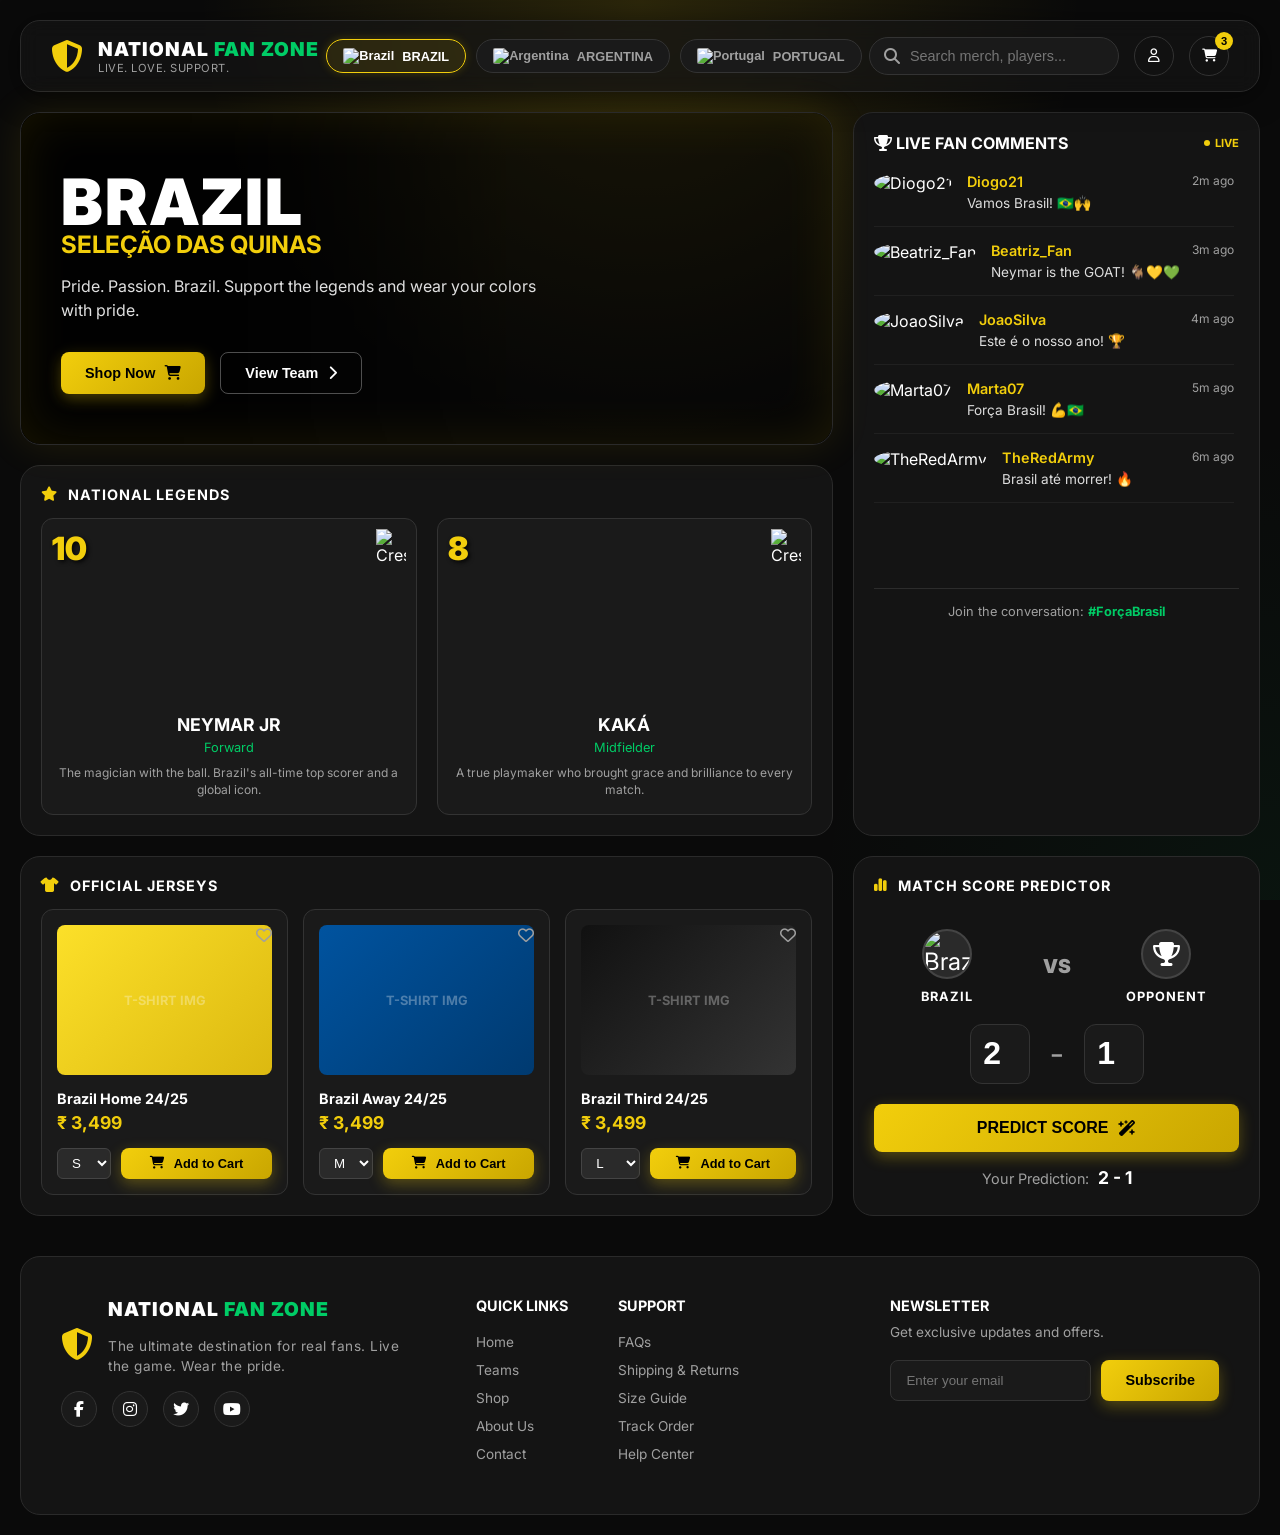
==== indexB.html @ 37b02d54 "added team switching" ====
<!DOCTYPE html>
<html lang="en">
<head>
    <meta charset="UTF-8">
    <meta name="viewport" content="width=device-width, initial-scale=1.0">
    <title>National Fan Zone - Brazil</title>
    <link rel="stylesheet" href="styleB.css">
    <link href="https://fonts.googleapis.com/css2?family=Inter:wght@400;500;700;900&display=swap" rel="stylesheet">
    <link rel="stylesheet" href="https://cdnjs.cloudflare.com/ajax/libs/font-awesome/6.4.0/css/all.min.css">
</head>
<body>
    <div class="app-container">
        <!-- Header -->
        <header class="header">
            <div class="logo">
                <i class="fa-solid fa-shield-halved"></i>
                <div class="logo-text">
                    <h1>NATIONAL <span>FAN ZONE</span></h1>
                    <p>LIVE. LOVE. SUPPORT.</p>
                </div>
            </div>
            
            <div class="country-toggles">
                <button class="country-btn active" onclick="window.location.href='indexB.html'"><img src="https://flagcdn.com/w20/br.png" alt="Brazil"> BRAZIL</button>
                <button class="country-btn" onclick="window.location.href='indexA.html'"><img src="https://flagcdn.com/w20/ar.png" alt="Argentina"> ARGENTINA</button>
                <button class="country-btn" onclick="window.location.href='indexP.html'"><img src="https://flagcdn.com/w20/pt.png" alt="Portugal"> PORTUGAL</button>
            </div>

            <div class="header-right">
                <div class="search-bar">
                    <input type="text" placeholder="Search merch, players...">
                    <i class="fa-solid fa-magnifying-glass"></i>
                </div>
                <div style="position: relative;">
                    <button class="icon-btn" id="user-btn"><i class="fa-regular fa-user"></i></button>
                    <div id="user-dropdown">
                        <p id="welcome-msg">Welcome!</p>
                        <button id="logout-btn" class="btn btn-outline btn-sm">Logout</button>
                    </div>
                </div>
                <button class="icon-btn cart-btn">
                    <i class="fa-solid fa-cart-shopping"></i>
                    <span class="badge">3</span>
                </button>
            </div>
        </header>

        <!-- Main Content -->
        <main class="main-grid">
            <!-- Left Banner -->
            <section class="banner-section">
                <div class="banner-content">
                    <h2>BRAZIL</h2>
                    <h3>SELEÇÃO DAS QUINAS</h3>
                    <p>Pride. Passion. Brazil. Support the legends and wear your colors with pride.</p>
                    <div class="banner-buttons">
                        <button class="btn btn-primary">Shop Now <i class="fa-solid fa-cart-shopping"></i></button>
                        <button class="btn btn-outline">View Team <i class="fa-solid fa-chevron-right"></i></button>
                    </div>
                </div>
            </section>

            <!-- Live Fan Comments -->
            <section class="comments-section">
                <div class="section-header">
                    <h4><i class="fa-solid fa-trophy"></i> LIVE FAN COMMENTS</h4>
                    <span class="live-indicator">LIVE</span>
                </div>
                <div class="comments-list">
                    <!-- Comment items will be populated by JS -->
                </div>
                <div class="comments-footer">
                    <p>Join the conversation: <span>#ForçaBrasil</span></p>
                </div>
            </section>

            <!-- National Legends -->
            <section class="legends-section">
                <h4><i class="fa-solid fa-star"></i> NATIONAL LEGENDS</h4>
                <div class="legends-grid">
                    <div class="legend-card">
                        <div class="legend-image" style="background-image: url('https://upload.wikimedia.org/wikipedia/commons/b/bb/Neymar_Jr._with_Al_Hilal%2C_3_October_2023_-_03_%28cropped%29.jpg')">
                            <span class="number">10</span>
                            <img class="crest" src="https://upload.wikimedia.org/wikipedia/en/thumb/c/cb/Confedera%C3%A7%C3%A3o_Brasileira_de_Futebol_logo.svg/1200px-Confedera%C3%A7%C3%A3o_Brasileira_de_Futebol_logo.svg.png" alt="Crest">
                        </div>
                        <div class="legend-info">
                            <h5>NEYMAR JR</h5>
                            <span class="position">Forward</span>
                            <p>The magician with the ball. Brazil's all-time top scorer and a global icon.</p>
                        </div>
                    </div>
                    <div class="legend-card">
                        <div class="legend-image" style="background-image: url('https://upload.wikimedia.org/wikipedia/commons/thumb/c/ca/Kak%C3%A1_2012.jpg/800px-Kak%C3%A1_2012.jpg')">
                            <span class="number">8</span>
                            <img class="crest" src="https://upload.wikimedia.org/wikipedia/en/thumb/c/cb/Confedera%C3%A7%C3%A3o_Brasileira_de_Futebol_logo.svg/1200px-Confedera%C3%A7%C3%A3o_Brasileira_de_Futebol_logo.svg.png" alt="Crest">
                        </div>
                        <div class="legend-info">
                            <h5>KAKÁ</h5>
                            <span class="position">Midfielder</span>
                            <p>A true playmaker who brought grace and brilliance to every match.</p>
                        </div>
                    </div>
                </div>
            </section>

            <!-- Official Jerseys -->
            <section class="jerseys-section">
                <h4><i class="fa-solid fa-shirt"></i> OFFICIAL JERSEYS</h4>
                <div class="jerseys-grid">
                    <div class="jersey-card">
                        <div class="favorite"><i class="fa-regular fa-heart"></i></div>
                        <div class="jersey-img-placeholder" style="background: linear-gradient(135deg, #fce029, #dcb910)"></div>
                        <div class="jersey-info">
                            <h5>Brazil Home 24/25</h5>
                            <span class="price">₹ 3,499</span>
                        </div>
                        <div class="jersey-actions">
                            <select><option>S</option><option>M</option><option>L</option></select>
                            <button class="btn btn-primary btn-sm"><i class="fa-solid fa-cart-shopping"></i> Add to Cart</button>
                        </div>
                    </div>
                    <div class="jersey-card">
                        <div class="favorite"><i class="fa-regular fa-heart"></i></div>
                        <div class="jersey-img-placeholder" style="background: linear-gradient(135deg, #00539f, #003a70)"></div>
                        <div class="jersey-info">
                            <h5>Brazil Away 24/25</h5>
                            <span class="price">₹ 3,499</span>
                        </div>
                        <div class="jersey-actions">
                            <select><option>M</option><option>L</option></select>
                            <button class="btn btn-primary btn-sm"><i class="fa-solid fa-cart-shopping"></i> Add to Cart</button>
                        </div>
                    </div>
                    <div class="jersey-card">
                        <div class="favorite"><i class="fa-regular fa-heart"></i></div>
                        <div class="jersey-img-placeholder" style="background: linear-gradient(135deg, #111, #333)"></div>
                        <div class="jersey-info">
                            <h5>Brazil Third 24/25</h5>
                            <span class="price">₹ 3,499</span>
                        </div>
                        <div class="jersey-actions">
                            <select><option>L</option><option>XL</option></select>
                            <button class="btn btn-primary btn-sm"><i class="fa-solid fa-cart-shopping"></i> Add to Cart</button>
                        </div>
                    </div>
                </div>
            </section>

            <!-- Match Score Predictor -->
            <section class="predictor-section">
                <h4><i class="fa-solid fa-chart-simple"></i> MATCH SCORE PREDICTOR</h4>
                <div class="predictor-teams">
                    <div class="team">
                        <img src="https://flagcdn.com/w40/br.png" alt="Brazil">
                        <span>BRAZIL</span>
                    </div>
                    <div class="vs">VS</div>
                    <div class="team">
                        <div class="trophy-icon"><i class="fa-solid fa-trophy"></i></div>
                        <span>OPPONENT</span>
                    </div>
                </div>
                <div class="score-inputs">
                    <input type="number" id="home-score" value="2" min="0">
                    <span class="dash">-</span>
                    <input type="number" id="away-score" value="1" min="0">
                </div>
                <button class="btn btn-primary btn-full" id="predict-btn">PREDICT SCORE <i class="fa-solid fa-wand-magic-sparkles"></i></button>
                <div class="prediction-result">Your Prediction: <span id="current-prediction">2 - 1</span></div>
            </section>
        </main>

        <!-- Footer -->
        <footer class="footer">
            <div class="footer-logo-section">
                <div class="logo">
                    <i class="fa-solid fa-shield-halved"></i>
                    <div class="logo-text">
                        <h1>NATIONAL <span>FAN ZONE</span></h1>
                        <p>The ultimate destination for real fans. Live the game. Wear the pride.</p>
                    </div>
                </div>
                <div class="socials">
                    <a href="#"><i class="fa-brands fa-facebook-f"></i></a>
                    <a href="#"><i class="fa-brands fa-instagram"></i></a>
                    <a href="#"><i class="fa-brands fa-twitter"></i></a>
                    <a href="#"><i class="fa-brands fa-youtube"></i></a>
                </div>
            </div>
            <div class="footer-links">
                <div class="link-col">
                    <h4>QUICK LINKS</h4>
                    <a href="#">Home</a>
                    <a href="#">Teams</a>
                    <a href="#">Shop</a>
                    <a href="#">About Us</a>
                    <a href="#">Contact</a>
                </div>
                <div class="link-col">
                    <h4>SUPPORT</h4>
                    <a href="#">FAQs</a>
                    <a href="#">Shipping & Returns</a>
                    <a href="#">Size Guide</a>
                    <a href="#">Track Order</a>
                    <a href="#">Help Center</a>
                </div>
            </div>
            <div class="footer-newsletter">
                <h4>NEWSLETTER</h4>
                <p>Get exclusive updates and offers.</p>
                <div class="newsletter-input">
                    <input type="email" placeholder="Enter your email">
                    <button class="btn btn-primary">Subscribe</button>
                </div>
            </div>
        </footer>
    </div>

    <!-- Auth Modal -->
    <div id="auth-modal" class="modal">
        <div class="modal-content">
            <span class="close-btn" id="close-modal">&times;</span>
            <h2 id="modal-title">Login</h2>
            <form id="auth-form">
                <input type="text" id="username" placeholder="Username" required>
                <input type="password" id="password" placeholder="Password" required>
                <button type="submit" class="btn btn-primary btn-full" style="margin-top: 10px;">Submit</button>
            </form>
            <p class="auth-switch"><span id="switch-text">Don't have an account?</span> <span id="switch-auth-mode">Sign up</span></p>
        </div>
    </div>

    <script src="scriptB.js"></script>
</body>
</html>
---- styleB.css ----
:root {
    --bg-dark: #0a0a0a;
    --card-bg: #141414;
    --card-border: #2a2a2a;
    --primary-red: #f2ce0c; /* Changed to Yellow */
    --primary-hover: #ffdf24;
    --text-main: #ffffff;
    --text-muted: #a0a0a0;
    --green-accent: #00cc66; /* Keep green */
    --glass-bg: rgba(20, 20, 20, 0.7);
}

* {
    margin: 0;
    padding: 0;
    box-sizing: border-box;
}

body {
    font-family: 'Inter', sans-serif;
    background-color: var(--bg-dark);
    color: var(--text-main);
    background-image: radial-gradient(circle at top, rgba(242, 206, 12, 0.15), transparent 40%),
                      radial-gradient(circle at bottom right, rgba(0, 204, 102, 0.05), transparent 30%);
    background-attachment: fixed;
    min-height: 100vh;
}

.app-container {
    max-width: 1400px;
    margin: 0 auto;
    padding: 20px;
}

/* Header */
.header {
    display: flex;
    justify-content: space-between;
    align-items: center;
    padding: 15px 30px;
    background: var(--glass-bg);
    backdrop-filter: blur(10px);
    border-radius: 20px;
    border: 1px solid var(--card-border);
    margin-bottom: 20px;
    box-shadow: 0 4px 30px rgba(0, 0, 0, 0.5);
}

.logo {
    display: flex;
    align-items: center;
    gap: 15px;
}

.logo i {
    font-size: 2rem;
    color: var(--primary-red);
}

.logo-text h1 {
    font-size: 1.2rem;
    font-weight: 900;
    letter-spacing: 1px;
}

.logo-text h1 span {
    color: var(--green-accent);
}

.logo-text p {
    font-size: 0.7rem;
    color: var(--text-muted);
    letter-spacing: 0.5px;
}

.country-toggles {
    display: flex;
    gap: 10px;
}

.country-btn {
    background: #1a1a1a;
    border: 1px solid #333;
    color: var(--text-muted);
    padding: 8px 16px;
    border-radius: 20px;
    display: flex;
    align-items: center;
    gap: 8px;
    font-size: 0.8rem;
    font-weight: 600;
    cursor: pointer;
    transition: all 0.3s ease;
}

.country-btn img {
    border-radius: 2px;
}

.country-btn:hover {
    background: #2a2a2a;
    color: white;
}

.country-btn.active {
    background: rgba(242, 206, 12, 0.1);
    border-color: var(--primary-red);
    color: white;
    box-shadow: 0 0 10px rgba(242, 206, 12, 0.2);
}

.header-right {
    display: flex;
    align-items: center;
    gap: 15px;
}

.search-bar {
    position: relative;
}

.search-bar input {
    background: #1a1a1a;
    border: 1px solid #333;
    border-radius: 20px;
    padding: 10px 15px 10px 40px;
    color: white;
    font-size: 0.9rem;
    width: 250px;
    transition: all 0.3s ease;
}

.search-bar input:focus {
    outline: none;
    border-color: var(--text-muted);
    width: 280px;
}

.search-bar i {
    position: absolute;
    left: 15px;
    top: 50%;
    transform: translateY(-50%);
    color: var(--text-muted);
}

.icon-btn {
    background: transparent;
    border: 1px solid #333;
    color: white;
    width: 40px;
    height: 40px;
    border-radius: 50%;
    display: flex;
    justify-content: center;
    align-items: center;
    cursor: pointer;
    transition: all 0.3s ease;
    position: relative;
}

.icon-btn:hover {
    background: #2a2a2a;
}

.badge {
    position: absolute;
    top: -5px;
    right: -5px;
    background: var(--primary-red);
    color: black;
    font-size: 0.7rem;
    font-weight: bold;
    width: 18px;
    height: 18px;
    border-radius: 50%;
    display: flex;
    justify-content: center;
    align-items: center;
}

/* Main Grid Layout */
.main-grid {
    display: grid;
    grid-template-columns: 2fr 1fr;
    grid-template-rows: auto auto auto;
    gap: 20px;
    grid-template-areas:
        "banner comments"
        "legends comments"
        "jerseys predictor";
}

/* Base Card Style */
.card-style {
    background: var(--card-bg);
    border-radius: 15px;
    border: 1px solid var(--card-border);
    padding: 20px;
    box-shadow: 0 10px 30px rgba(0, 0, 0, 0.5);
}

section > h4 {
    font-size: 0.9rem;
    margin-bottom: 15px;
    display: flex;
    align-items: center;
    gap: 10px;
    text-transform: uppercase;
    letter-spacing: 1px;
}

section > h4 i {
    color: var(--primary-red);
}

/* Banner Section */
.banner-section {
    grid-area: banner;
    background: linear-gradient(to right, rgba(0,0,0,0.9) 20%, rgba(0,0,0,0.4) 60%), url('https://upload.wikimedia.org/wikipedia/en/thumb/0/05/Flag_of_Brazil.svg/1200px-Flag_of_Brazil.svg.png') center/cover;
    border-radius: 20px;
    padding: 50px 40px;
    border: 1px solid var(--card-border);
    position: relative;
    overflow: hidden;
    box-shadow: 0 0 40px rgba(242, 206, 12, 0.1);
}

.banner-section::after {
    content: '';
    position: absolute;
    top: 0;
    left: 0;
    right: 0;
    bottom: 0;
    box-shadow: inset 0 0 50px rgba(242, 206, 12, 0.1);
    pointer-events: none;
    border-radius: 20px;
}

.banner-content {
    position: relative;
    z-index: 2;
    max-width: 500px;
}

.banner-content h2 {
    font-size: 4rem;
    font-weight: 900;
    letter-spacing: 2px;
    margin-bottom: -10px;
}

.banner-content h3 {
    font-size: 1.5rem;
    color: var(--primary-red);
    margin-bottom: 15px;
    font-weight: 700;
}

.banner-content p {
    color: #e0e0e0;
    margin-bottom: 30px;
    line-height: 1.5;
}

.banner-buttons {
    display: flex;
    gap: 15px;
}

.btn {
    padding: 12px 24px;
    border-radius: 8px;
    font-weight: 600;
    font-size: 0.9rem;
    cursor: pointer;
    display: inline-flex;
    align-items: center;
    gap: 10px;
    transition: all 0.3s ease;
    border: none;
}

.btn-primary {
    background: linear-gradient(135deg, var(--primary-red), #c9a600);
    color: black;
    box-shadow: 0 5px 15px rgba(242, 206, 12, 0.3);
}

.btn-primary:hover {
    background: linear-gradient(135deg, var(--primary-hover), var(--primary-red));
    box-shadow: 0 8px 20px rgba(242, 206, 12, 0.4);
    transform: translateY(-2px);
}

.btn-outline {
    background: transparent;
    border: 1px solid rgba(255, 255, 255, 0.3);
    color: white;
}

.btn-outline:hover {
    background: rgba(255, 255, 255, 0.1);
    border-color: white;
}

/* Comments Section */
.comments-section {
    grid-area: comments;
    background: var(--card-bg);
    border-radius: 20px;
    border: 1px solid var(--card-border);
    padding: 20px;
    display: flex;
    flex-direction: column;
}

.section-header {
    display: flex;
    justify-content: space-between;
    align-items: center;
    margin-bottom: 20px;
}

.live-indicator {
    color: var(--primary-red);
    font-size: 0.7rem;
    font-weight: 700;
    display: flex;
    align-items: center;
    gap: 5px;
}

.live-indicator::before {
    content: '';
    display: block;
    width: 6px;
    height: 6px;
    background: var(--primary-red);
    border-radius: 50%;
    animation: blink 1.5s infinite;
}

@keyframes blink {
    0% { opacity: 1; }
    50% { opacity: 0.3; }
    100% { opacity: 1; }
}

.comments-list {
    flex: 1;
    display: flex;
    flex-direction: column;
    gap: 15px;
    overflow-y: auto;
    max-height: 400px;
    padding-right: 5px;
}

.comment-item {
    display: flex;
    gap: 15px;
    padding-bottom: 15px;
    border-bottom: 1px solid rgba(255, 255, 255, 0.05);
}

.comment-avatar img {
    width: 40px;
    height: 40px;
    border-radius: 50%;
    object-fit: cover;
}

.comment-content {
    flex: 1;
}

.comment-top {
    display: flex;
    justify-content: space-between;
    margin-bottom: 5px;
}

.comment-author {
    font-weight: 600;
    font-size: 0.9rem;
    color: var(--primary-red);
}

.comment-time {
    font-size: 0.75rem;
    color: var(--text-muted);
}

.comment-text {
    font-size: 0.85rem;
    color: #ddd;
}

.comments-footer {
    margin-top: 15px;
    text-align: center;
    font-size: 0.8rem;
    color: var(--text-muted);
    padding-top: 15px;
    border-top: 1px solid rgba(255, 255, 255, 0.1);
}

.comments-footer span {
    color: var(--green-accent);
    font-weight: bold;
}

/* Legends Section */
.legends-section {
    grid-area: legends;
    background: var(--card-bg);
    border-radius: 20px;
    border: 1px solid var(--card-border);
    padding: 20px;
}

.legends-grid {
    display: grid;
    grid-template-columns: 1fr 1fr;
    gap: 20px;
}

.legend-card {
    background: #1a1a1a;
    border-radius: 12px;
    overflow: hidden;
    border: 1px solid #333;
    transition: transform 0.3s ease;
}

.legend-card:hover {
    transform: translateY(-5px);
    border-color: #555;
}

.legend-image {
    height: 180px;
    background-size: cover;
    background-position: top center;
    position: relative;
}

.legend-image::after {
    content: '';
    position: absolute;
    bottom: 0;
    left: 0;
    right: 0;
    height: 50%;
    background: linear-gradient(to top, #1a1a1a, transparent);
}

.legend-image .number {
    position: absolute;
    top: 10px;
    left: 10px;
    font-size: 2rem;
    font-weight: 900;
    color: var(--primary-red);
    text-shadow: 2px 2px 4px rgba(0,0,0,0.8);
    z-index: 2;
}

.legend-image .crest {
    position: absolute;
    top: 10px;
    right: 10px;
    width: 30px;
    z-index: 2;
}

.legend-info {
    padding: 15px;
    text-align: center;
}

.legend-info h5 {
    font-size: 1.1rem;
    margin-bottom: 5px;
}

.legend-info .position {
    display: block;
    font-size: 0.8rem;
    color: var(--green-accent);
    margin-bottom: 10px;
}

.legend-info p {
    font-size: 0.75rem;
    color: var(--text-muted);
    line-height: 1.4;
}

/* Jerseys Section */
.jerseys-section {
    grid-area: jerseys;
    background: var(--card-bg);
    border-radius: 20px;
    border: 1px solid var(--card-border);
    padding: 20px;
}

.jerseys-grid {
    display: grid;
    grid-template-columns: repeat(3, 1fr);
    gap: 15px;
}

.jersey-card {
    background: #1a1a1a;
    border-radius: 12px;
    padding: 15px;
    border: 1px solid #333;
    position: relative;
    transition: all 0.3s ease;
}

.jersey-card:hover {
    border-color: var(--primary-red);
    box-shadow: 0 5px 15px rgba(242, 206, 12, 0.1);
}

.favorite {
    position: absolute;
    top: 15px;
    right: 15px;
    color: var(--text-muted);
    cursor: pointer;
    z-index: 2;
}

.favorite:hover {
    color: white;
}

.jersey-img-placeholder {
    height: 150px;
    border-radius: 8px;
    margin-bottom: 15px;
    position: relative;
    overflow: hidden;
}

.jersey-img-placeholder::after {
    content: 'T-SHIRT IMG';
    position: absolute;
    top: 50%;
    left: 50%;
    transform: translate(-50%, -50%);
    color: rgba(255,255,255,0.3);
    font-size: 0.8rem;
    font-weight: bold;
}

.jersey-info h5 {
    font-size: 0.9rem;
    margin-bottom: 5px;
    white-space: nowrap;
    overflow: hidden;
    text-overflow: ellipsis;
}

.jersey-info .price {
    color: var(--primary-red);
    font-weight: 700;
    font-size: 1.1rem;
    display: block;
    margin-bottom: 15px;
}

.jersey-actions {
    display: flex;
    gap: 10px;
}

.jersey-actions select {
    background: #2a2a2a;
    color: white;
    border: 1px solid #444;
    border-radius: 6px;
    padding: 5px 10px;
    outline: none;
    cursor: pointer;
}

.btn-sm {
    padding: 8px 12px;
    font-size: 0.8rem;
    flex: 1;
    justify-content: center;
}

/* Predictor Section */
.predictor-section {
    grid-area: predictor;
    background: var(--card-bg);
    border-radius: 20px;
    border: 1px solid var(--card-border);
    padding: 20px;
    display: flex;
    flex-direction: column;
}

.predictor-teams {
    display: flex;
    justify-content: space-between;
    align-items: center;
    margin: 20px 0;
}

.team {
    display: flex;
    flex-direction: column;
    align-items: center;
    gap: 10px;
    width: 40%;
}

.team img, .trophy-icon {
    width: 50px;
    height: 50px;
    border-radius: 50%;
    object-fit: cover;
    background: #2a2a2a;
    display: flex;
    justify-content: center;
    align-items: center;
    font-size: 1.5rem;
    border: 2px solid #444;
}

.team span {
    font-size: 0.8rem;
    font-weight: bold;
    letter-spacing: 1px;
}

.vs {
    font-weight: 900;
    font-size: 1.2rem;
    color: var(--text-muted);
}

.score-inputs {
    display: flex;
    justify-content: center;
    align-items: center;
    gap: 20px;
    margin-bottom: 20px;
}

.score-inputs input {
    width: 60px;
    height: 60px;
    background: #1a1a1a;
    border: 1px solid #333;
    border-radius: 12px;
    color: white;
    font-size: 2rem;
    font-weight: 700;
    text-align: center;
}

.score-inputs input:focus {
    outline: none;
    border-color: var(--primary-red);
}

.score-inputs .dash {
    font-size: 2rem;
    color: var(--text-muted);
}

.btn-full {
    width: 100%;
    justify-content: center;
    margin-bottom: 15px;
    padding: 15px;
    font-size: 1rem;
}

.prediction-result {
    text-align: center;
    font-size: 0.9rem;
    color: var(--text-muted);
}

.prediction-result span {
    color: white;
    font-weight: bold;
    font-size: 1.1rem;
    margin-left: 5px;
}

/* Footer */
.footer {
    margin-top: 40px;
    background: var(--card-bg);
    border-radius: 20px;
    border: 1px solid var(--card-border);
    padding: 40px;
    display: grid;
    grid-template-columns: 2fr 2fr 1fr;
    gap: 40px;
}

.footer-logo-section p {
    font-size: 0.85rem;
    color: var(--text-muted);
    margin: 15px 0;
    line-height: 1.5;
    max-width: 300px;
}

.socials {
    display: flex;
    gap: 15px;
}

.socials a {
    width: 36px;
    height: 36px;
    background: #1a1a1a;
    border: 1px solid #333;
    border-radius: 50%;
    display: flex;
    justify-content: center;
    align-items: center;
    color: white;
    text-decoration: none;
    transition: all 0.3s ease;
}

.socials a:hover {
    background: var(--primary-red);
    border-color: var(--primary-red);
    color: black;
}

.footer-links {
    display: flex;
    gap: 50px;
}

.link-col h4 {
    font-size: 0.9rem;
    margin-bottom: 20px;
}

.link-col a {
    display: block;
    color: var(--text-muted);
    text-decoration: none;
    font-size: 0.85rem;
    margin-bottom: 12px;
    transition: color 0.3s ease;
}

.link-col a:hover {
    color: white;
}

.footer-newsletter h4 {
    font-size: 0.9rem;
    margin-bottom: 10px;
}

.footer-newsletter p {
    font-size: 0.85rem;
    color: var(--text-muted);
    margin-bottom: 20px;
}

.newsletter-input {
    display: flex;
    gap: 10px;
}

.newsletter-input input {
    background: #1a1a1a;
    border: 1px solid #333;
    padding: 12px 15px;
    border-radius: 8px;
    color: white;
    flex: 1;
}

.newsletter-input input:focus {
    outline: none;
    border-color: var(--primary-red);
}

/* Responsive adjustments */
@media (max-width: 1200px) {
    .main-grid {
        grid-template-columns: 1fr;
        grid-template-areas:
            "banner"
            "comments"
            "legends"
            "jerseys"
            "predictor";
    }
    
    .comments-list {
        max-height: 300px;
    }
    
    .footer {
        grid-template-columns: 1fr;
    }
}

/* Modal styles */
.modal {
    display: none;
    position: fixed;
    z-index: 100;
    left: 0;
    top: 0;
    width: 100%;
    height: 100%;
    background-color: rgba(0, 0, 0, 0.7);
    justify-content: center;
    align-items: center;
}

.modal-content {
    background: var(--card-bg);
    border: 1px solid var(--card-border);
    padding: 30px;
    border-radius: 15px;
    width: 350px;
    text-align: center;
    position: relative;
    box-shadow: 0 10px 30px rgba(0, 0, 0, 0.5);
}

.close-btn {
    position: absolute;
    top: 15px;
    right: 20px;
    color: var(--text-muted);
    font-size: 1.5rem;
    cursor: pointer;
}

.close-btn:hover {
    color: white;
}

#auth-form input {
    width: 100%;
    padding: 12px;
    margin: 10px 0;
    background: #1a1a1a;
    border: 1px solid #333;
    border-radius: 8px;
    color: white;
    box-sizing: border-box;
}

#auth-form input:focus {
    outline: none;
    border-color: var(--primary-red);
}

.auth-switch {
    margin-top: 15px;
    font-size: 0.8rem;
    color: var(--text-muted);
}

.auth-switch span#switch-auth-mode {
    color: var(--primary-red);
    cursor: pointer;
    font-weight: bold;
}

#user-dropdown {
    display: none;
    position: absolute;
    top: 60px;
    right: 0px;
    background: var(--card-bg);
    border: 1px solid var(--card-border);
    padding: 15px;
    border-radius: 10px;
    box-shadow: 0 5px 15px rgba(0, 0, 0, 0.5);
    z-index: 50;
    min-width: 150px;
    text-align: center;
}

#user-dropdown p {
    margin-bottom: 10px;
    font-size: 0.9rem;
    font-weight: bold;
}

#user-dropdown button {
    width: 100%;
}
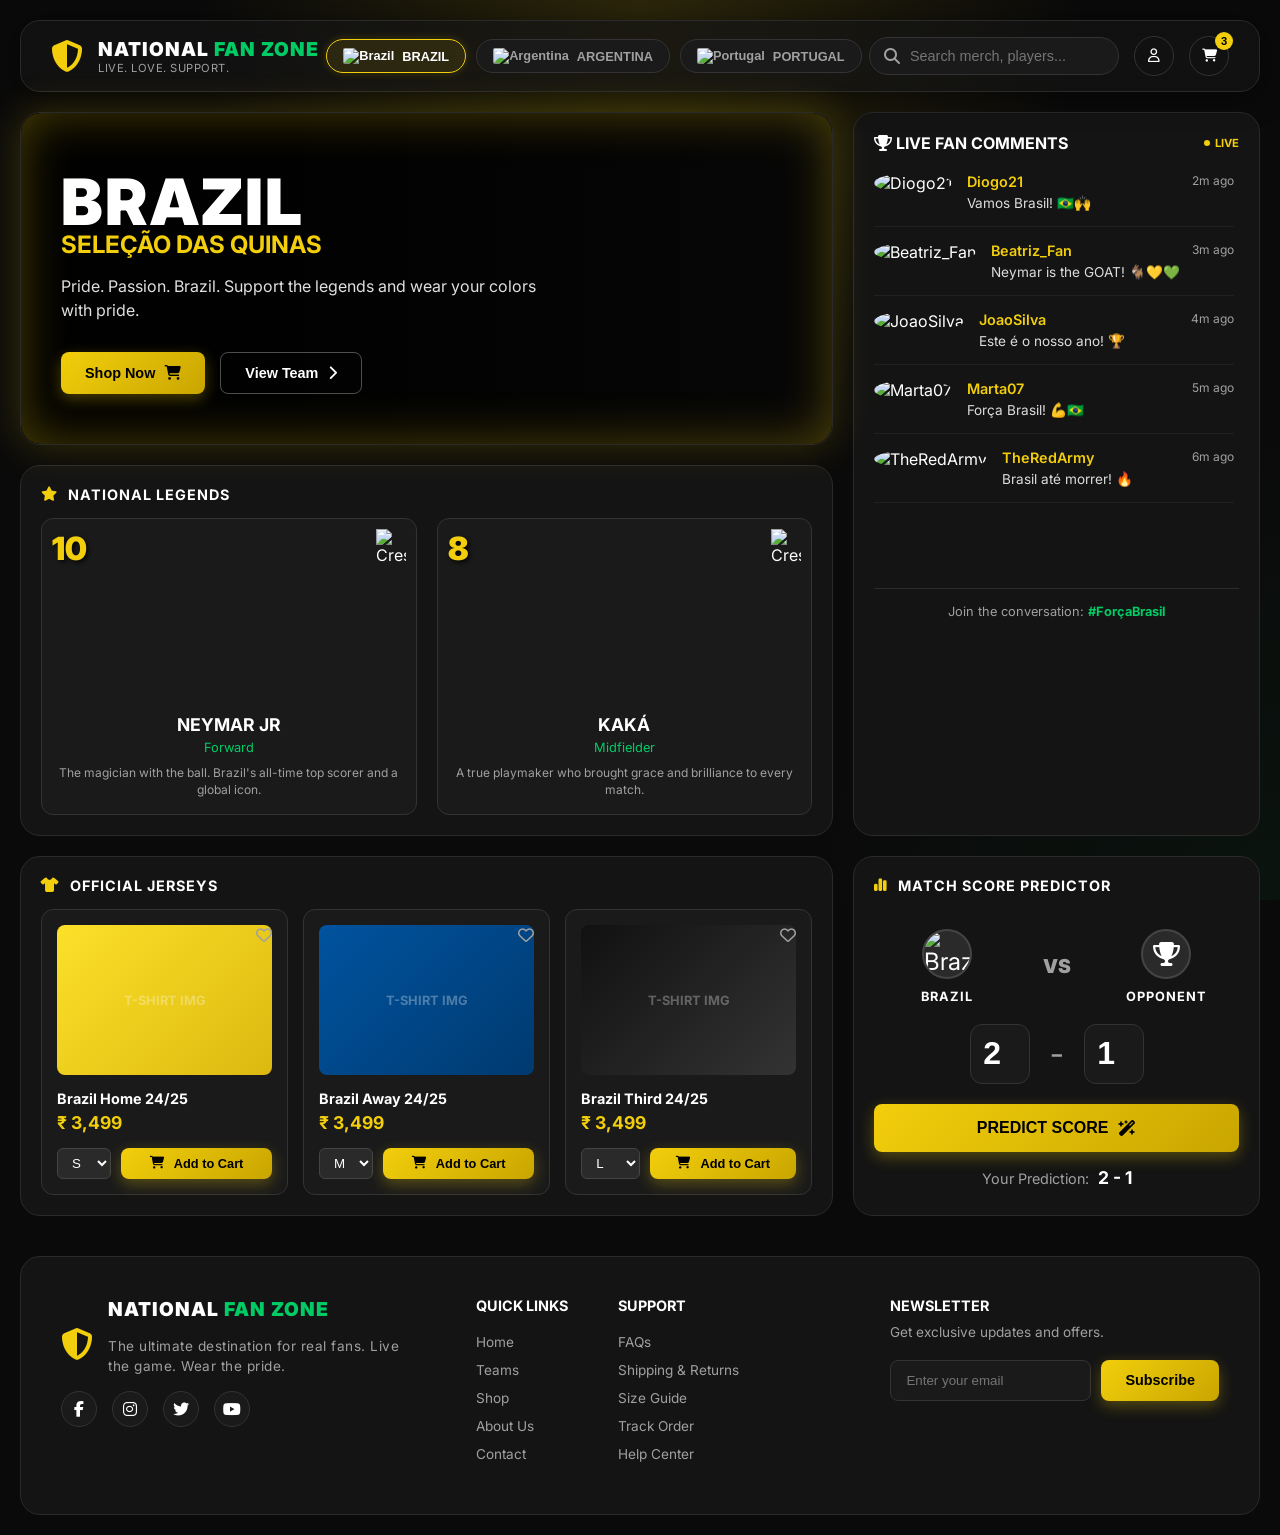
==== commit 3e012dc6: "Add hero video backgrounds across all team sections and enhance player cards styling" ====
--- a/indexB.html
+++ b/indexB.html
@@ -49,6 +49,10 @@
         <main class="main-grid">
             <!-- Left Banner -->
             <section class="banner-section">
+                <video autoplay loop muted playsinline class="hero-video-bg">
+                    <source src="video/brazil.mp4" type="video/mp4">
+                </video>
+                <div class="banner-overlay"></div>
                 <div class="banner-content">
                     <h2>BRAZIL</h2>
                     <h3>SELEÇÃO DAS QUINAS</h3>
--- a/styleB.css
+++ b/styleB.css
@@ -217,13 +217,35 @@
 /* Banner Section */
 .banner-section {
     grid-area: banner;
-    background: linear-gradient(to right, rgba(0,0,0,0.9) 20%, rgba(0,0,0,0.4) 60%), url('https://upload.wikimedia.org/wikipedia/en/thumb/0/05/Flag_of_Brazil.svg/1200px-Flag_of_Brazil.svg.png') center/cover;
+    background: #0a0a0a;
     border-radius: 20px;
     padding: 50px 40px;
     border: 1px solid var(--card-border);
     position: relative;
     overflow: hidden;
-    box-shadow: 0 0 40px rgba(242, 206, 12, 0.1);
+    box-shadow: 0 0 40px rgba(242, 206, 12, 0.2);
+}
+
+.hero-video-bg {
+    position: absolute;
+    top: 0;
+    left: 0;
+    width: 100%;
+    height: 100%;
+    object-fit: cover;
+    z-index: 0;
+    pointer-events: none;
+}
+
+.banner-overlay {
+    position: absolute;
+    top: 0;
+    left: 0;
+    width: 100%;
+    height: 100%;
+    background: linear-gradient(to right, rgba(0, 0, 0, 0.85) 35%, rgba(0, 0, 0, 0.35) 100%);
+    z-index: 1;
+    pointer-events: none;
 }
 
 .banner-section::after {
@@ -233,9 +255,10 @@
     left: 0;
     right: 0;
     bottom: 0;
-    box-shadow: inset 0 0 50px rgba(242, 206, 12, 0.1);
+    box-shadow: inset 0 0 50px rgba(242, 206, 12, 0.3);
     pointer-events: none;
     border-radius: 20px;
+    z-index: 2;
 }
 
 .banner-content {
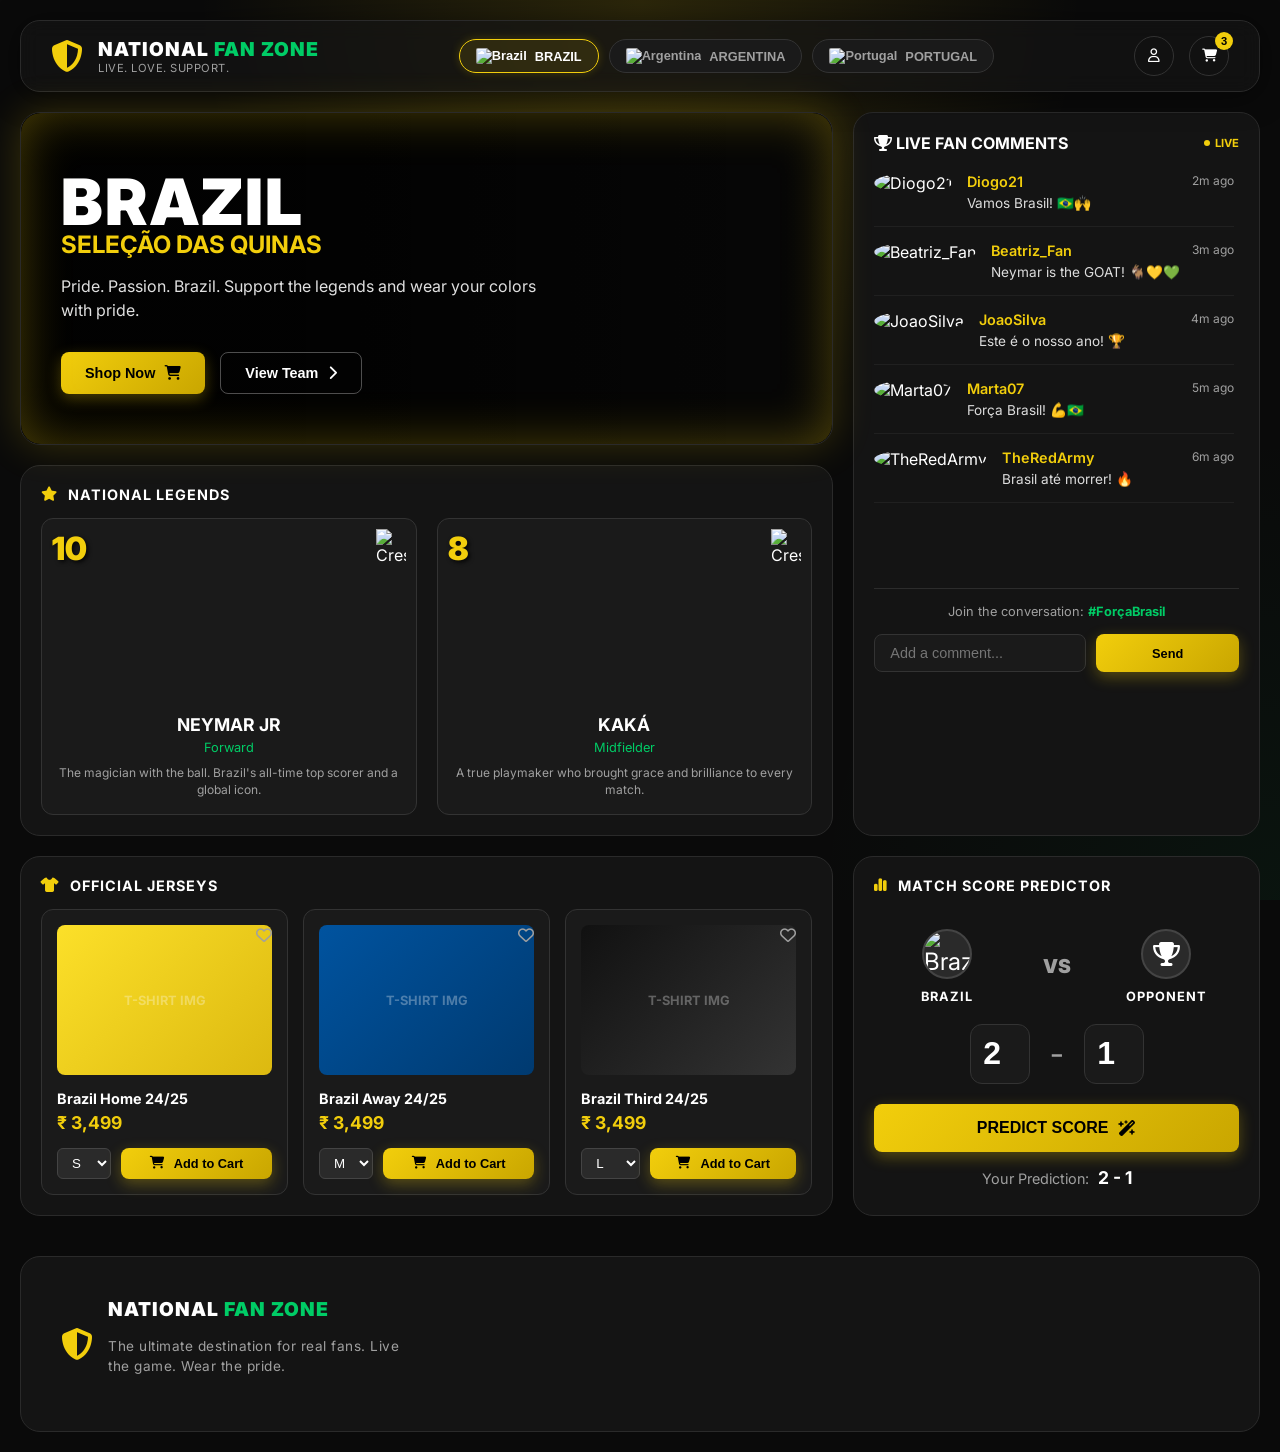
==== commit 5256b594: "add live comment" ====
--- a/indexB.html
+++ b/indexB.html
@@ -27,10 +27,6 @@
             </div>
 
             <div class="header-right">
-                <div class="search-bar">
-                    <input type="text" placeholder="Search merch, players...">
-                    <i class="fa-solid fa-magnifying-glass"></i>
-                </div>
                 <div style="position: relative;">
                     <button class="icon-btn" id="user-btn"><i class="fa-regular fa-user"></i></button>
                     <div id="user-dropdown">
@@ -75,6 +71,10 @@
                 </div>
                 <div class="comments-footer">
                     <p>Join the conversation: <span>#ForçaBrasil</span></p>
+                    <div class="chat-input-area">
+                        <input type="text" id="chat-input" placeholder="Add a comment...">
+                        <button id="send-btn" class="btn btn-primary btn-sm">Send</button>
+                    </div>
                 </div>
             </section>
 
@@ -183,38 +183,6 @@
                         <h1>NATIONAL <span>FAN ZONE</span></h1>
                         <p>The ultimate destination for real fans. Live the game. Wear the pride.</p>
                     </div>
-                </div>
-                <div class="socials">
-                    <a href="#"><i class="fa-brands fa-facebook-f"></i></a>
-                    <a href="#"><i class="fa-brands fa-instagram"></i></a>
-                    <a href="#"><i class="fa-brands fa-twitter"></i></a>
-                    <a href="#"><i class="fa-brands fa-youtube"></i></a>
-                </div>
-            </div>
-            <div class="footer-links">
-                <div class="link-col">
-                    <h4>QUICK LINKS</h4>
-                    <a href="#">Home</a>
-                    <a href="#">Teams</a>
-                    <a href="#">Shop</a>
-                    <a href="#">About Us</a>
-                    <a href="#">Contact</a>
-                </div>
-                <div class="link-col">
-                    <h4>SUPPORT</h4>
-                    <a href="#">FAQs</a>
-                    <a href="#">Shipping & Returns</a>
-                    <a href="#">Size Guide</a>
-                    <a href="#">Track Order</a>
-                    <a href="#">Help Center</a>
-                </div>
-            </div>
-            <div class="footer-newsletter">
-                <h4>NEWSLETTER</h4>
-                <p>Get exclusive updates and offers.</p>
-                <div class="newsletter-input">
-                    <input type="email" placeholder="Enter your email">
-                    <button class="btn btn-primary">Subscribe</button>
                 </div>
             </div>
         </footer>
--- a/styleB.css
+++ b/styleB.css
@@ -842,6 +842,28 @@
     }
 }
 
+/* Chat Input Area */
+.chat-input-area {
+    display: flex;
+    gap: 10px;
+    margin-top: 15px;
+}
+
+.chat-input-area input {
+    flex: 1;
+    padding: 10px 15px;
+    border-radius: 8px;
+    border: 1px solid #333;
+    background: #1a1a1a;
+    color: white;
+    font-size: 0.9rem;
+}
+
+.chat-input-area input:focus {
+    outline: none;
+    border-color: var(--primary-red);
+}
+
 /* Modal styles */
 .modal {
     display: none;
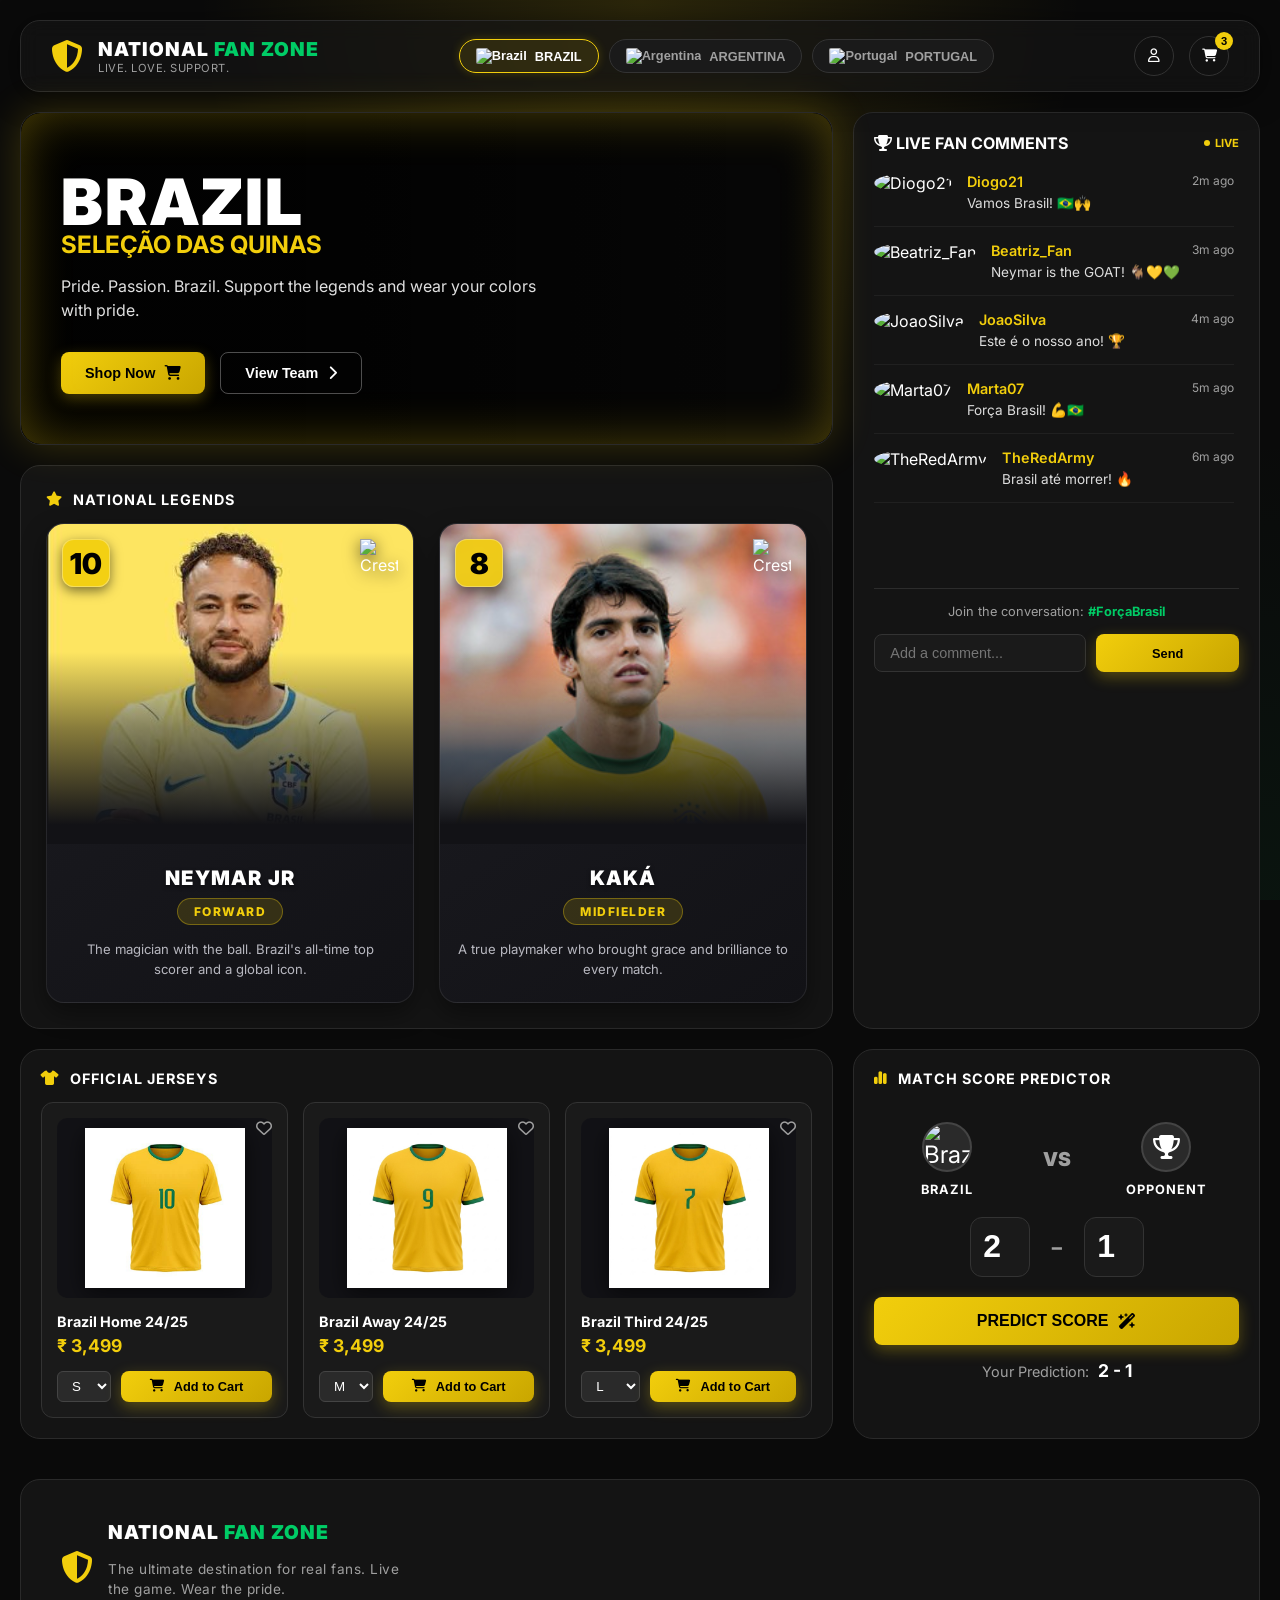
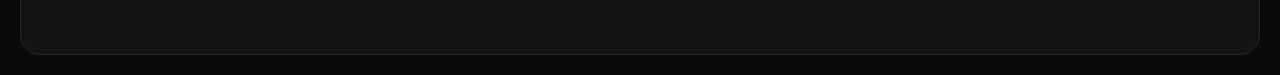
==== commit f363117c: "Merge remote-tracking branch 'origin/main'" ====
--- a/indexB.html
+++ b/indexB.html
@@ -83,25 +83,29 @@
                 <h4><i class="fa-solid fa-star"></i> NATIONAL LEGENDS</h4>
                 <div class="legends-grid">
                     <div class="legend-card">
-                        <div class="legend-image" style="background-image: url('https://upload.wikimedia.org/wikipedia/commons/b/bb/Neymar_Jr._with_Al_Hilal%2C_3_October_2023_-_03_%28cropped%29.jpg')">
-                            <span class="number">10</span>
-                            <img class="crest" src="https://upload.wikimedia.org/wikipedia/en/thumb/c/cb/Confedera%C3%A7%C3%A3o_Brasileira_de_Futebol_logo.svg/1200px-Confedera%C3%A7%C3%A3o_Brasileira_de_Futebol_logo.svg.png" alt="Crest">
-                        </div>
-                        <div class="legend-info">
-                            <h5>NEYMAR JR</h5>
-                            <span class="position">Forward</span>
-                            <p>The magician with the ball. Brazil's all-time top scorer and a global icon.</p>
+                        <div class="legend-card-inner">
+                            <div class="legend-image" style="background-image: url('images/neymar.jpeg')">
+                                <span class="number">10</span>
+                                <img class="crest" src="https://upload.wikimedia.org/wikipedia/en/thumb/c/cb/Confedera%C3%A7%C3%A3o_Brasileira_de_Futebol_logo.svg/1200px-Confedera%C3%A7%C3%A3o_Brasileira_de_Futebol_logo.svg.png" alt="Crest">
+                            </div>
+                            <div class="legend-info">
+                                <h5>NEYMAR JR</h5>
+                                <span class="position">Forward</span>
+                                <p>The magician with the ball. Brazil's all-time top scorer and a global icon.</p>
+                            </div>
                         </div>
                     </div>
                     <div class="legend-card">
-                        <div class="legend-image" style="background-image: url('https://upload.wikimedia.org/wikipedia/commons/thumb/c/ca/Kak%C3%A1_2012.jpg/800px-Kak%C3%A1_2012.jpg')">
-                            <span class="number">8</span>
-                            <img class="crest" src="https://upload.wikimedia.org/wikipedia/en/thumb/c/cb/Confedera%C3%A7%C3%A3o_Brasileira_de_Futebol_logo.svg/1200px-Confedera%C3%A7%C3%A3o_Brasileira_de_Futebol_logo.svg.png" alt="Crest">
-                        </div>
-                        <div class="legend-info">
-                            <h5>KAKÁ</h5>
-                            <span class="position">Midfielder</span>
-                            <p>A true playmaker who brought grace and brilliance to every match.</p>
+                        <div class="legend-card-inner">
+                            <div class="legend-image" style="background-image: url('images/kaka.jpg')">
+                                <span class="number">8</span>
+                                <img class="crest" src="https://upload.wikimedia.org/wikipedia/en/thumb/c/cb/Confedera%C3%A7%C3%A3o_Brasileira_de_Futebol_logo.svg/1200px-Confedera%C3%A7%C3%A3o_Brasileira_de_Futebol_logo.svg.png" alt="Crest">
+                            </div>
+                            <div class="legend-info">
+                                <h5>KAKÁ</h5>
+                                <span class="position">Midfielder</span>
+                                <p>A true playmaker who brought grace and brilliance to every match.</p>
+                            </div>
                         </div>
                     </div>
                 </div>
@@ -113,7 +117,9 @@
                 <div class="jerseys-grid">
                     <div class="jersey-card">
                         <div class="favorite"><i class="fa-regular fa-heart"></i></div>
-                        <div class="jersey-img-placeholder" style="background: linear-gradient(135deg, #fce029, #dcb910)"></div>
+                        <div class="jersey-img-container">
+                            <img src="images/brazil1.jpg" alt="Brazil Home 24/25">
+                        </div>
                         <div class="jersey-info">
                             <h5>Brazil Home 24/25</h5>
                             <span class="price">₹ 3,499</span>
@@ -125,7 +131,9 @@
                     </div>
                     <div class="jersey-card">
                         <div class="favorite"><i class="fa-regular fa-heart"></i></div>
-                        <div class="jersey-img-placeholder" style="background: linear-gradient(135deg, #00539f, #003a70)"></div>
+                        <div class="jersey-img-container">
+                            <img src="images/brazil2.jpeg" alt="Brazil Away 24/25">
+                        </div>
                         <div class="jersey-info">
                             <h5>Brazil Away 24/25</h5>
                             <span class="price">₹ 3,499</span>
@@ -137,7 +145,9 @@
                     </div>
                     <div class="jersey-card">
                         <div class="favorite"><i class="fa-regular fa-heart"></i></div>
-                        <div class="jersey-img-placeholder" style="background: linear-gradient(135deg, #111, #333)"></div>
+                        <div class="jersey-img-container">
+                            <img src="images/brazil3.jpeg" alt="Brazil Third 24/25">
+                        </div>
                         <div class="jersey-info">
                             <h5>Brazil Third 24/25</h5>
                             <span class="price">₹ 3,499</span>
--- a/styleB.css
+++ b/styleB.css
@@ -441,30 +441,84 @@
     background: var(--card-bg);
     border-radius: 20px;
     border: 1px solid var(--card-border);
-    padding: 20px;
+    padding: 25px;
 }
 
 .legends-grid {
     display: grid;
     grid-template-columns: 1fr 1fr;
-    gap: 20px;
+    gap: 25px;
 }
 
 .legend-card {
-    background: #1a1a1a;
-    border-radius: 12px;
+    background: transparent;
+    border-radius: 18px;
+    position: relative;
+    cursor: pointer;
+    transition: all 0.4s cubic-bezier(0.165, 0.84, 0.44, 1);
+    box-shadow: 0 10px 25px rgba(0, 0, 0, 0.4);
+}
+
+.legend-card::before {
+    content: '';
+    position: absolute;
+    top: -3px;
+    left: -3px;
+    right: -3px;
+    bottom: -3px;
+    border-radius: 21px;
+    background: linear-gradient(135deg, #f2ce0c 0%, #00cc66 50%, #00539f 100%);
+    z-index: 0;
+    opacity: 0;
+    transition: opacity 0.4s ease, filter 0.4s ease;
+}
+
+.legend-card:hover {
+    transform: translateY(-8px);
+}
+
+.legend-card:hover::before {
+    opacity: 0.4;
+    filter: blur(4px);
+}
+
+/* Active State: Brazil Colored Line on the Outside */
+.legend-card.active {
+    transform: translateY(-6px);
+}
+
+.legend-card.active::before {
+    opacity: 1;
+    filter: drop-shadow(0 0 12px rgba(242, 206, 12, 0.6));
+    animation: brazilPulse 3s ease-in-out infinite alternate;
+}
+
+@keyframes brazilPulse {
+    0% {
+        filter: drop-shadow(0 0 8px rgba(242, 206, 12, 0.6));
+    }
+    50% {
+        filter: drop-shadow(0 0 16px rgba(0, 204, 102, 0.8));
+    }
+    100% {
+        filter: drop-shadow(0 0 12px rgba(0, 83, 159, 0.7));
+    }
+}
+
+.legend-card-inner {
+    position: relative;
+    z-index: 1;
+    border-radius: 18px;
     overflow: hidden;
-    border: 1px solid #333;
-    transition: transform 0.3s ease;
-}
-
-.legend-card:hover {
-    transform: translateY(-5px);
-    border-color: #555;
+    background: linear-gradient(145deg, #1c1c22, #121216);
+    border: 1px solid rgba(255, 255, 255, 0.08);
+    height: 100%;
+    display: flex;
+    flex-direction: column;
 }
 
 .legend-image {
-    height: 180px;
+    height: 320px;
     background-size: cover;
     background-position: top center;
     position: relative;
@@ -476,50 +530,76 @@
     bottom: 0;
     left: 0;
     right: 0;
-    height: 50%;
-    background: linear-gradient(to top, #1a1a1a, transparent);
+    height: 60%;
+    background: linear-gradient(to top, #121216 10%, rgba(18, 18, 22, 0.5) 60%, transparent);
 }
 
 .legend-image .number {
     position: absolute;
-    top: 10px;
-    left: 10px;
-    font-size: 2rem;
+    top: 15px;
+    left: 15px;
+    font-size: 1.8rem;
     font-weight: 900;
-    color: var(--primary-red);
-    text-shadow: 2px 2px 4px rgba(0,0,0,0.8);
+    color: #000000;
     z-index: 2;
+    background: rgba(242, 206, 12, 0.9);
+    backdrop-filter: blur(8px);
+    border: 1px solid rgba(255, 255, 255, 0.3);
+    width: 48px;
+    height: 48px;
+    border-radius: 12px;
+    display: flex;
+    align-items: center;
+    justify-content: center;
+    box-shadow: 0 4px 12px rgba(0,0,0,0.5);
 }
 
 .legend-image .crest {
     position: absolute;
-    top: 10px;
-    right: 10px;
-    width: 30px;
+    top: 15px;
+    right: 15px;
+    width: 38px;
+    filter: drop-shadow(0 4px 8px rgba(0,0,0,0.6));
     z-index: 2;
 }
 
 .legend-info {
-    padding: 15px;
+    padding: 22px 18px;
     text-align: center;
+    flex: 1;
+    display: flex;
+    flex-direction: column;
+    align-items: center;
+    justify-content: center;
 }
 
 .legend-info h5 {
-    font-size: 1.1rem;
-    margin-bottom: 5px;
+    font-size: 1.25rem;
+    font-weight: 900;
+    letter-spacing: 1.2px;
+    color: #ffffff;
+    margin-bottom: 8px;
+    text-shadow: 0 2px 4px rgba(0,0,0,0.5);
 }
 
 .legend-info .position {
-    display: block;
-    font-size: 0.8rem;
-    color: var(--green-accent);
-    margin-bottom: 10px;
+    display: inline-block;
+    font-size: 0.75rem;
+    font-weight: 800;
+    letter-spacing: 1.5px;
+    text-transform: uppercase;
+    color: #f2ce0c;
+    background: rgba(242, 206, 12, 0.15);
+    border: 1px solid rgba(242, 206, 12, 0.35);
+    padding: 5px 16px;
+    border-radius: 20px;
+    margin-bottom: 14px;
 }
 
 .legend-info p {
-    font-size: 0.75rem;
-    color: var(--text-muted);
-    line-height: 1.4;
+    font-size: 0.82rem;
+    color: #b8b8c0;
+    line-height: 1.55;
 }
 
 /* Jerseys Section */
@@ -564,23 +644,29 @@
     color: white;
 }
 
-.jersey-img-placeholder {
-    height: 150px;
-    border-radius: 8px;
+.jersey-img-container {
+    height: 180px;
+    border-radius: 10px;
     margin-bottom: 15px;
     position: relative;
     overflow: hidden;
-}
-
-.jersey-img-placeholder::after {
-    content: 'T-SHIRT IMG';
-    position: absolute;
-    top: 50%;
-    left: 50%;
-    transform: translate(-50%, -50%);
-    color: rgba(255,255,255,0.3);
-    font-size: 0.8rem;
-    font-weight: bold;
+    background: #121216;
+    display: flex;
+    align-items: center;
+    justify-content: center;
+    padding: 10px;
+}
+
+.jersey-img-container img {
+    max-height: 100%;
+    max-width: 100%;
+    object-fit: contain;
+    transition: transform 0.3s ease;
+    filter: drop-shadow(0 5px 12px rgba(0,0,0,0.6));
+}
+
+.jersey-card:hover .jersey-img-container img {
+    transform: scale(1.08);
 }
 
 .jersey-info h5 {
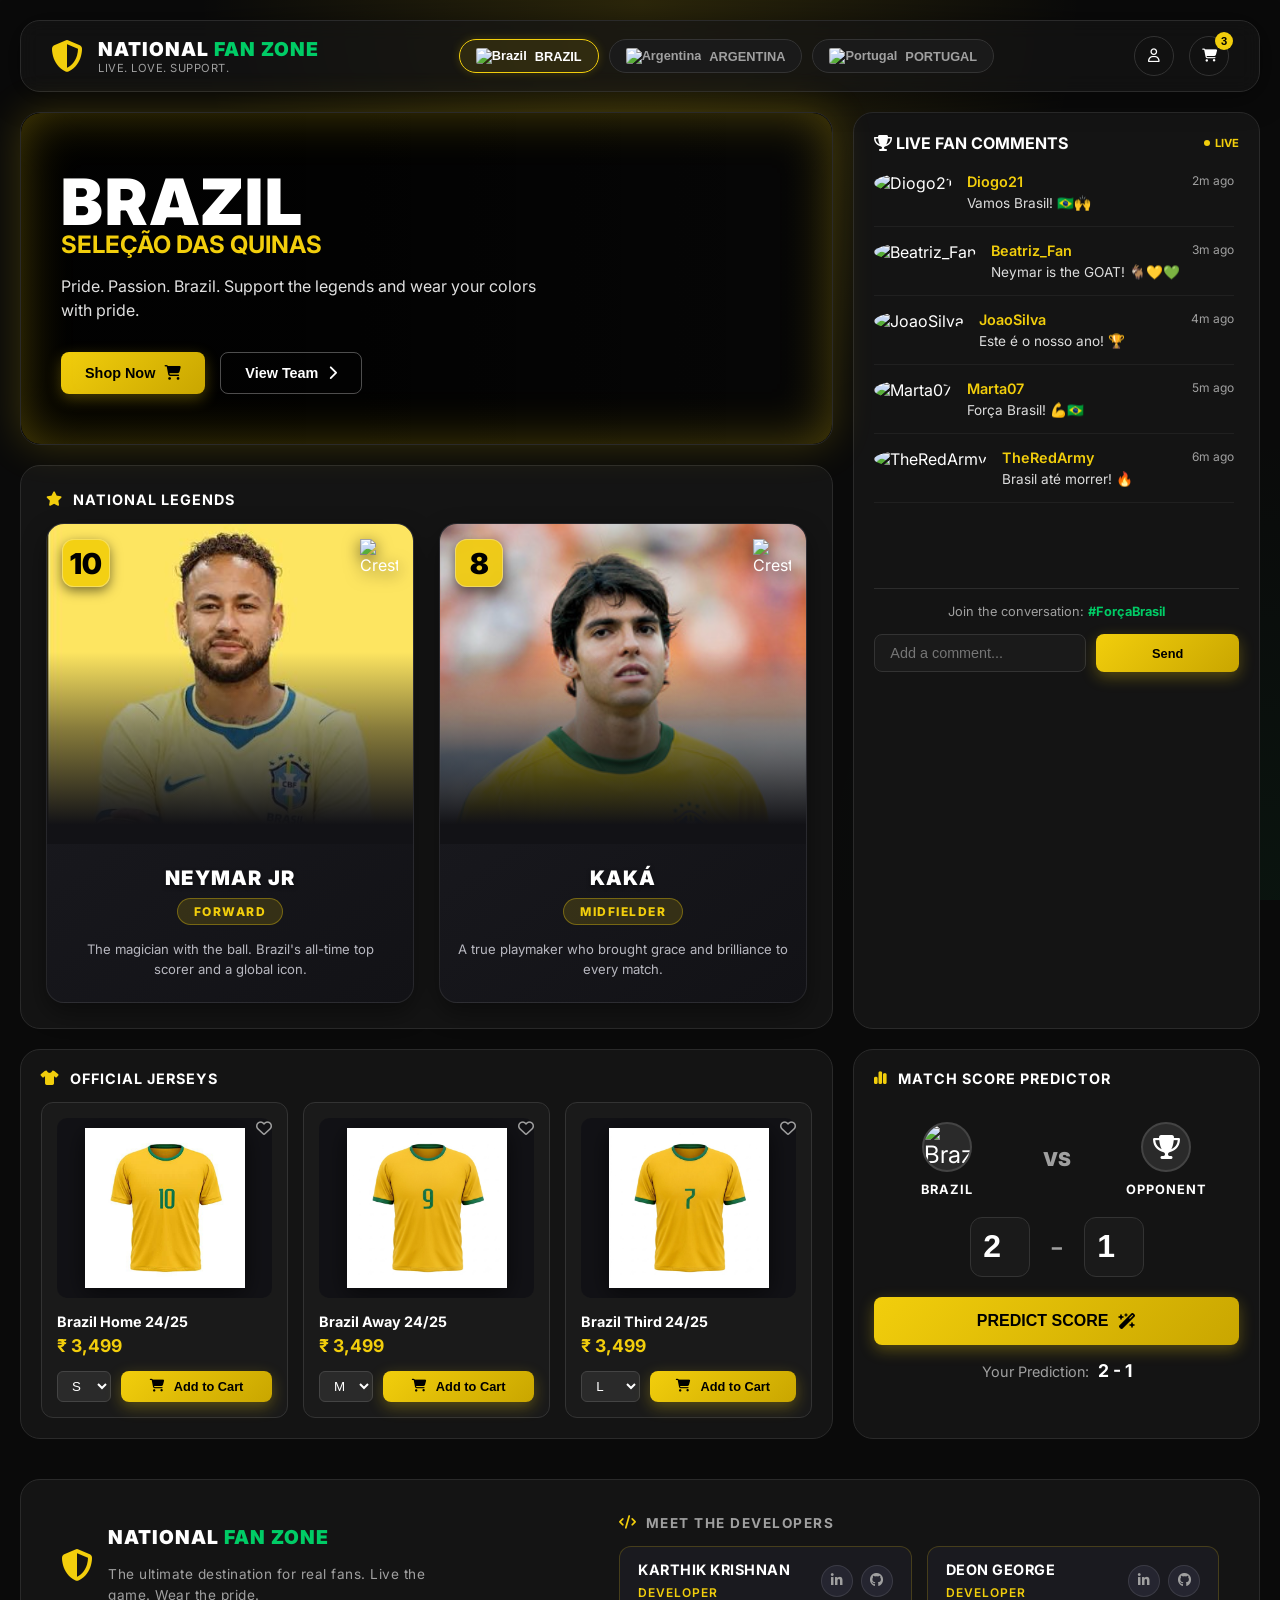
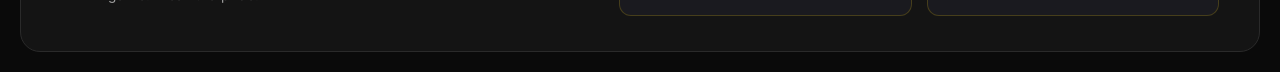
==== commit 9ac6d04a: "Add Meet the Developers section in footers with custom team themes" ====
--- a/indexB.html
+++ b/indexB.html
@@ -195,6 +195,31 @@
                     </div>
                 </div>
             </div>
+            <div class="footer-devs-section">
+                <h4 class="devs-title"><i class="fa-solid fa-code"></i> MEET THE DEVELOPERS</h4>
+                <div class="devs-grid">
+                    <div class="dev-card">
+                        <div class="dev-info">
+                            <h5>KARTHIK KRISHNAN</h5>
+                            <span class="dev-role">Developer</span>
+                        </div>
+                        <div class="dev-links">
+                            <a href="https://www.linkedin.com/in/karthikkk708/" target="_blank" rel="noopener noreferrer" title="LinkedIn"><i class="fa-brands fa-linkedin-in"></i></a>
+                            <a href="https://github.com/iamkarthik2004" target="_blank" rel="noopener noreferrer" title="GitHub"><i class="fa-brands fa-github"></i></a>
+                        </div>
+                    </div>
+                    <div class="dev-card">
+                        <div class="dev-info">
+                            <h5>DEON GEORGE</h5>
+                            <span class="dev-role">Developer</span>
+                        </div>
+                        <div class="dev-links">
+                            <a href="https://www.linkedin.com/in/deon-george-vadakkel/" target="_blank" rel="noopener noreferrer" title="LinkedIn"><i class="fa-brands fa-linkedin-in"></i></a>
+                            <a href="https://github.com/deon-george" target="_blank" rel="noopener noreferrer" title="GitHub"><i class="fa-brands fa-github"></i></a>
+                        </div>
+                    </div>
+                </div>
+            </div>
         </footer>
     </div>
 
--- a/styleB.css
+++ b/styleB.css
@@ -815,18 +815,106 @@
     background: var(--card-bg);
     border-radius: 20px;
     border: 1px solid var(--card-border);
-    padding: 40px;
-    display: grid;
-    grid-template-columns: 2fr 2fr 1fr;
+    padding: 35px 40px;
+    display: flex;
+    justify-content: space-between;
+    align-items: center;
     gap: 40px;
+    flex-wrap: wrap;
 }
 
 .footer-logo-section p {
     font-size: 0.85rem;
     color: var(--text-muted);
-    margin: 15px 0;
+    margin: 15px 0 0 0;
     line-height: 1.5;
-    max-width: 300px;
+    max-width: 320px;
+}
+
+.footer-devs-section {
+    flex: 1;
+    min-width: 320px;
+    max-width: 600px;
+}
+
+.devs-title {
+    font-size: 0.85rem;
+    letter-spacing: 1.5px;
+    color: var(--text-muted);
+    margin-bottom: 15px;
+    display: flex;
+    align-items: center;
+    gap: 8px;
+}
+
+.devs-title i {
+    color: var(--primary-red);
+}
+
+.devs-grid {
+    display: grid;
+    grid-template-columns: repeat(auto-fit, minmax(240px, 1fr));
+    gap: 15px;
+}
+
+.dev-card {
+    background: #1a1a1f;
+    border: 1px solid rgba(242, 206, 12, 0.2);
+    border-radius: 12px;
+    padding: 14px 18px;
+    display: flex;
+    justify-content: space-between;
+    align-items: center;
+    transition: all 0.3s ease;
+}
+
+.dev-card:hover {
+    border-color: var(--primary-red);
+    box-shadow: 0 4px 15px rgba(242, 206, 12, 0.25);
+    transform: translateY(-2px);
+}
+
+.dev-info h5 {
+    font-size: 0.9rem;
+    font-weight: 700;
+    color: #ffffff;
+    letter-spacing: 0.5px;
+    margin-bottom: 3px;
+}
+
+.dev-role {
+    font-size: 0.75rem;
+    color: #f2ce0c;
+    font-weight: 600;
+    text-transform: uppercase;
+    letter-spacing: 1px;
+}
+
+.dev-links {
+    display: flex;
+    gap: 8px;
+}
+
+.dev-links a {
+    width: 32px;
+    height: 32px;
+    border-radius: 50%;
+    background: #252530;
+    border: 1px solid rgba(255, 255, 255, 0.1);
+    color: var(--text-muted);
+    display: flex;
+    align-items: center;
+    justify-content: center;
+    text-decoration: none;
+    font-size: 0.85rem;
+    transition: all 0.3s ease;
+}
+
+.dev-links a:hover {
+    background: var(--primary-red);
+    border-color: var(--primary-red);
+    color: #000000;
+    transform: scale(1.1);
 }
 
 .socials {
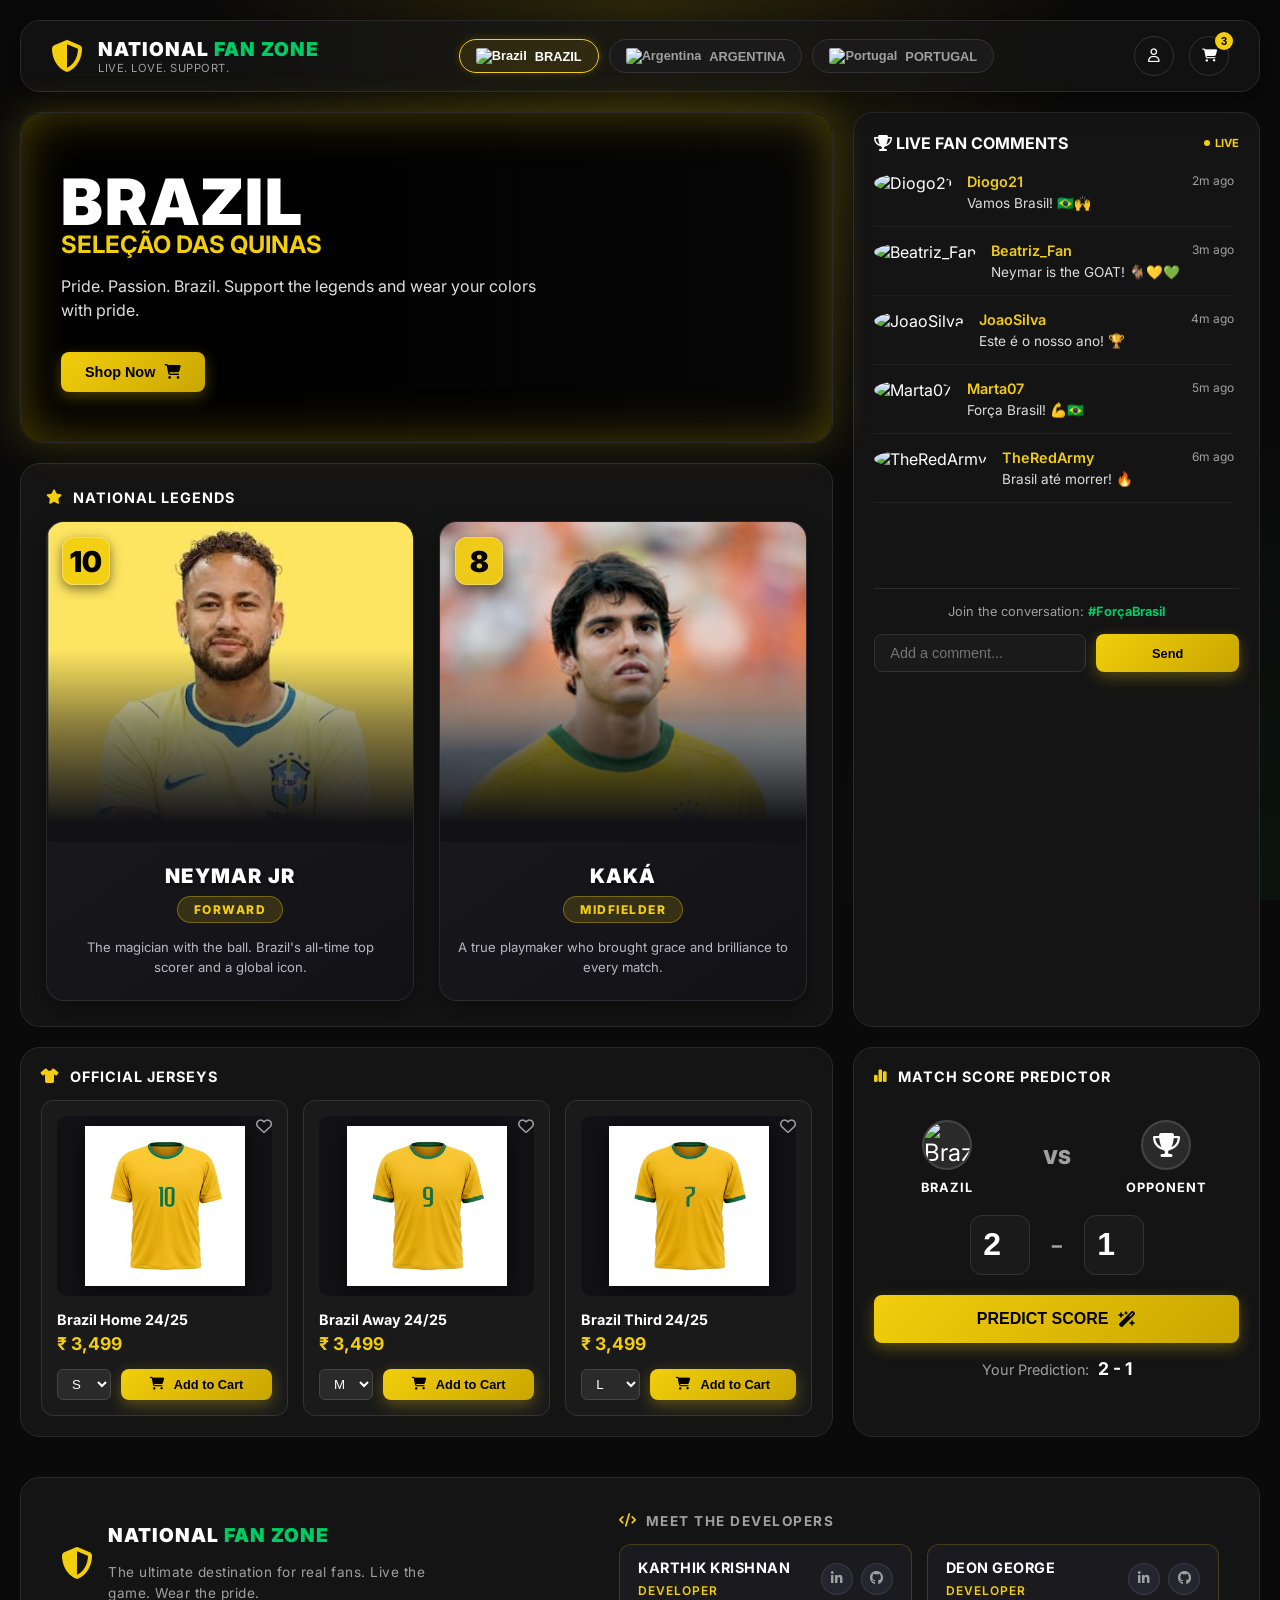
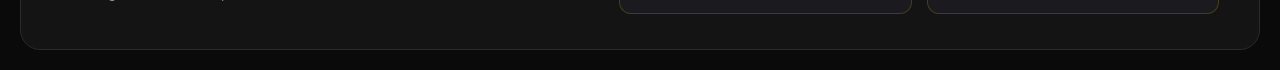
==== commit 315cd96c: "Merge pull request #6 from iamkarthik2004/main Remove legend crests, update hero shop now button scr" ====
--- a/indexB.html
+++ b/indexB.html
@@ -54,8 +54,7 @@
                     <h3>SELEÇÃO DAS QUINAS</h3>
                     <p>Pride. Passion. Brazil. Support the legends and wear your colors with pride.</p>
                     <div class="banner-buttons">
-                        <button class="btn btn-primary">Shop Now <i class="fa-solid fa-cart-shopping"></i></button>
-                        <button class="btn btn-outline">View Team <i class="fa-solid fa-chevron-right"></i></button>
+                        <button class="btn btn-primary" onclick="document.getElementById('jerseys-section').scrollIntoView({behavior: 'smooth'})">Shop Now <i class="fa-solid fa-cart-shopping"></i></button>
                     </div>
                 </div>
             </section>
@@ -86,7 +85,6 @@
                         <div class="legend-card-inner">
                             <div class="legend-image" style="background-image: url('images/neymar.jpeg')">
                                 <span class="number">10</span>
-                                <img class="crest" src="https://upload.wikimedia.org/wikipedia/en/thumb/c/cb/Confedera%C3%A7%C3%A3o_Brasileira_de_Futebol_logo.svg/1200px-Confedera%C3%A7%C3%A3o_Brasileira_de_Futebol_logo.svg.png" alt="Crest">
                             </div>
                             <div class="legend-info">
                                 <h5>NEYMAR JR</h5>
@@ -99,7 +97,6 @@
                         <div class="legend-card-inner">
                             <div class="legend-image" style="background-image: url('images/kaka.jpg')">
                                 <span class="number">8</span>
-                                <img class="crest" src="https://upload.wikimedia.org/wikipedia/en/thumb/c/cb/Confedera%C3%A7%C3%A3o_Brasileira_de_Futebol_logo.svg/1200px-Confedera%C3%A7%C3%A3o_Brasileira_de_Futebol_logo.svg.png" alt="Crest">
                             </div>
                             <div class="legend-info">
                                 <h5>KAKÁ</h5>
@@ -112,7 +109,7 @@
             </section>
 
             <!-- Official Jerseys -->
-            <section class="jerseys-section">
+            <section class="jerseys-section" id="jerseys-section">
                 <h4><i class="fa-solid fa-shirt"></i> OFFICIAL JERSEYS</h4>
                 <div class="jerseys-grid">
                     <div class="jersey-card">
--- a/styleB.css
+++ b/styleB.css
@@ -638,10 +638,18 @@
     color: var(--text-muted);
     cursor: pointer;
     z-index: 2;
+    transition: all 0.3s cubic-bezier(0.175, 0.885, 0.32, 1.275);
 }
 
 .favorite:hover {
     color: white;
+    transform: scale(1.15);
+}
+
+.favorite.liked {
+    color: var(--primary-red);
+    filter: drop-shadow(0 0 8px rgba(242, 206, 12, 0.8));
+    transform: scale(1.2);
 }
 
 .jersey-img-container {
